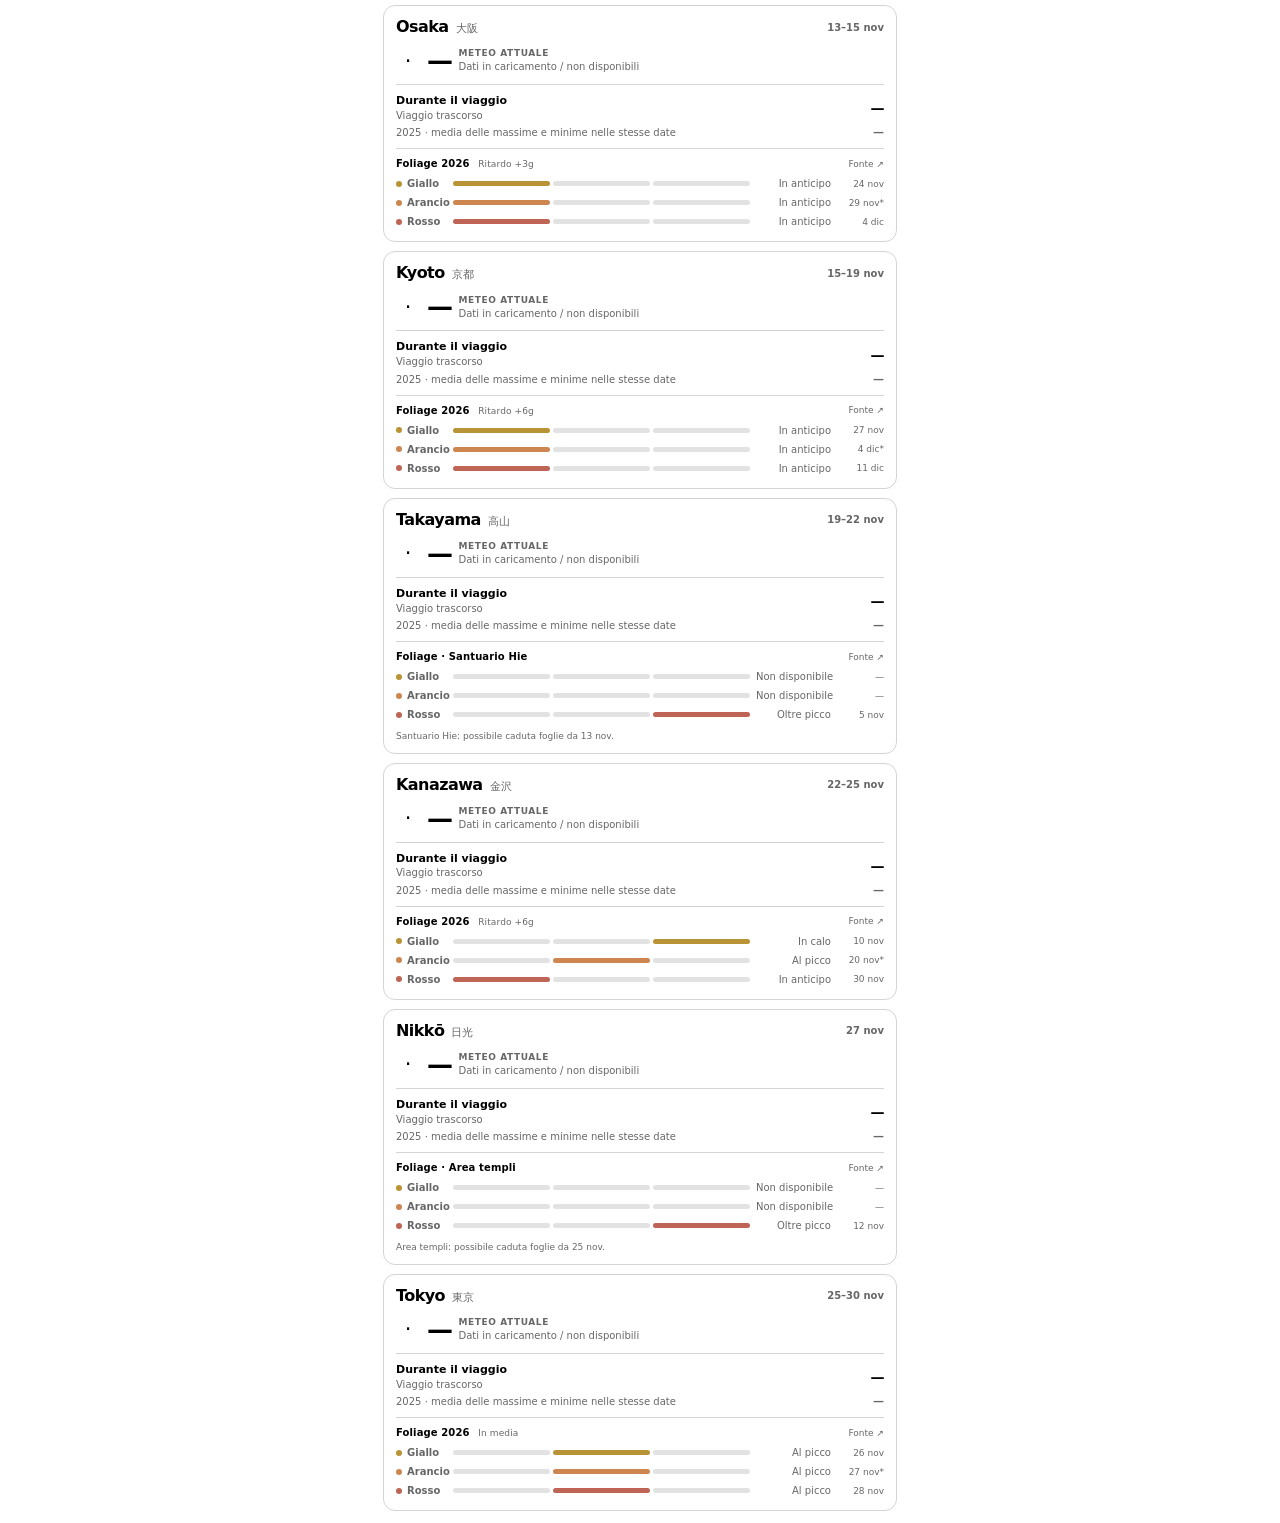
==== customs/japan-weather-foliage/index.html @ 2e4275e1 "Organize Japan widget under customs" ====
<!doctype html>
<html lang="it">
<head>
<meta charset="utf-8">
<meta name="viewport" content="width=device-width, initial-scale=1">
<meta name="color-scheme" content="light dark">
<title>Meteo e foliage · Giappone 2026</title>
<style>
:root{font-family:Inter,ui-sans-serif,system-ui,-apple-system,BlinkMacSystemFont,"Segoe UI",sans-serif;color-scheme:light dark;background:transparent;color:CanvasText;--muted:color-mix(in srgb,CanvasText 60%,transparent);--line:color-mix(in srgb,CanvasText 17%,transparent);--subtle:color-mix(in srgb,CanvasText 6%,transparent);--gold:#b99436;--orange:#cd8650;--red:#be6556}
*,*:before,*:after{box-sizing:border-box}
html,body{margin:0;padding:0;background:transparent!important;min-width:200px}
main{display:flex;flex-direction:column;gap:9px;margin:0 auto;padding:5px 3px 12px;max-width:520px}
.city{border:1px solid var(--line);border-radius:12px;background:transparent;padding:12px 12px 10px;min-width:0}
.head{display:flex;align-items:center;justify-content:space-between;gap:9px}
.place{display:flex;align-items:baseline;gap:7px;min-width:0}
.name{font-size:16px;font-weight:710;letter-spacing:-.035em;line-height:1.1}
.kanji{font-size:11px;color:var(--muted)}
.visit{font-size:10px;font-weight:650;color:var(--muted);white-space:nowrap;font-variant-numeric:tabular-nums}
.nowrow{display:flex;align-items:center;gap:7px;margin:10px 0 8px;min-height:30px}
.icon{font-size:21px;line-height:1;width:24px;text-align:center}
.temp{font-size:26px;line-height:1;font-weight:680;letter-spacing:-.06em;font-variant-numeric:tabular-nums}
.desc{font-size:10px;color:var(--muted);line-height:1.45;flex:1;min-width:0}
.desc b{font-size:9px;display:block;font-weight:600;letter-spacing:.065em;text-transform:uppercase}
.now-extra{font-size:10px;line-height:1.35;text-align:right;color:var(--muted);white-space:nowrap}
.trip{display:grid;grid-template-columns:1fr auto;gap:4px 9px;align-items:center;padding:9px 0;border-top:1px solid var(--line);border-bottom:1px solid var(--line)}
.tripline{font-size:11px;font-weight:650;line-height:1.35}
.tripline small{font-size:10px;color:var(--muted);font-weight:500;display:block}
.triptemps{font-size:14px;letter-spacing:-.03em;font-weight:700;text-align:right;white-space:nowrap;font-variant-numeric:tabular-nums}
.triptemps .low{color:#568ebc}.triptemps .high{color:var(--orange)}
.historic{font-size:10px;color:var(--muted);line-height:1.3}
.historic-num{font-size:11px;color:var(--muted);font-weight:600;text-align:right;white-space:nowrap;font-variant-numeric:tabular-nums}
.fol-head{display:flex;justify-content:space-between;gap:8px;align-items:center;margin-top:9px;margin-bottom:5px}
.fol-title{font-size:10px;font-weight:700;letter-spacing:.012em}.trend{font-size:9px;font-weight:500;color:var(--muted);margin-left:5px;white-space:nowrap}
.fol-head a{font-size:9px;color:var(--muted);text-decoration:none;text-underline-offset:2px}
.fol-head a:hover{text-decoration:underline}
.folrow{display:grid;grid-template-columns:51px 1fr 75px 47px;align-items:center;gap:6px;min-width:0;min-height:19px}
.kind{font-size:10px;color:var(--muted);font-weight:620;display:inline-flex;align-items:center;gap:5px}
.kind-dot{width:6px;height:6px;border-radius:50%;display:inline-block;flex-shrink:0}
.kind-dot.yellow{background:var(--gold)}.kind-dot.orange{background:var(--orange)}.kind-dot.red{background:var(--red)}
.ranges{display:flex;gap:3px;min-width:0;align-items:center}
.seg{height:5px;flex:1;border-radius:8px;background:var(--line);opacity:.66}
.ranges.yellow .seg.on{background:var(--gold);opacity:1}.ranges.orange .seg.on{background:var(--orange);opacity:1}.ranges.red .seg.on{background:var(--red);opacity:1}
.phase{font-size:10px;color:var(--muted);white-space:nowrap;text-align:right}
.date{font-size:9px;color:var(--muted);text-align:right;white-space:nowrap}
.note{font-size:9px;line-height:1.4;color:var(--muted);margin:6px 0 0}
.status-unknown{font-size:10px;color:var(--muted)}
@media(max-width:330px){.city{padding:11px 9px 9px}.folrow{grid-template-columns:48px 1fr 61px 40px;gap:4px}.date{font-size:9px}.phase{font-size:9px}.name{font-size:15px}.kanji{display:none}.now-extra{font-size:9px}.desc{font-size:9px}}
@media(prefers-reduced-motion:no-preference){.city{transition:border-color .2s}.city:hover{border-color:color-mix(in srgb,CanvasText 30%,transparent)}}
</style>
</head>
<body>
<main id="cards" aria-label="Meteo e foliage delle sei tappe in Giappone"></main>
<script>
'use strict';
// Bollettino JMC del 1 ottobre 2026; dati spot Weathernews rilevati il 22 ottobre 2026.
// Ginkgo e aceri: date di colorazione di alberi campione, NON di un'intera città.
// La fase arancione è una convenzione visiva interpolata, non una previsione indipendente.
const FOLIAGE_UPDATED='2026-10-01';
const CITIES=[
 {id:'osaka',name:'Osaka',jp:'大阪',lat:34.6937,lon:135.5023,start:'2026-11-13',end:'2026-11-15',yellow:'2026-11-24',red:'2026-12-04',avgY:'2026-11-22',avgR:'2026-12-01'},
 {id:'kyoto',name:'Kyoto',jp:'京都',lat:35.0116,lon:135.7681,start:'2026-11-15',end:'2026-11-19',yellow:'2026-11-27',red:'2026-12-11',avgY:'2026-11-24',avgR:'2026-12-05'},
 {id:'takayama',name:'Takayama',jp:'高山',lat:36.1461,lon:137.2516,start:'2026-11-19',end:'2026-11-22',spot:'Santuario Hie',spotPeak:'2026-11-05',spotFallen:'2026-11-13',spotUrl:'https://weathernews.jp/koyo/spot/25235/'},
 {id:'kanazawa',name:'Kanazawa',jp:'金沢',lat:36.5613,lon:136.6562,start:'2026-11-22',end:'2026-11-25',yellow:'2026-11-10',red:'2026-11-30',avgY:'2026-11-10',avgR:'2026-11-24'},
 {id:'nikko',name:'Nikkō',jp:'日光',lat:36.756,lon:139.599,start:'2026-11-27',end:'2026-11-27',spot:'Area templi',spotPeak:'2026-11-12',spotFallen:'2026-11-25',spotUrl:'https://weathernews.jp/koyo/spot/24107/'},
 {id:'tokyo',name:'Tokyo',jp:'東京',lat:35.6762,lon:139.6503,start:'2026-11-25',end:'2026-11-30',yellow:'2026-11-26',red:'2026-11-28',avgY:'2026-11-23',avgR:'2026-11-28'}
];
const JMC='https://n-kishou.com/corp/news-contents/autumn/?lang=en';
const root=document.getElementById('cards');
const demo=new URLSearchParams(location.search).has('demo');
const dayMs=86400000;
const toNum=s=>Date.parse(s+'T12:00:00Z');
const days=(a,b)=>Math.round((toNum(a)-toNum(b))/dayMs);
const betweenDates=(start,end)=>{const out=[];for(let x=toNum(start);x<=toNum(end);x+=dayMs)out.push(new Date(x).toISOString().slice(0,10));return out};
const monthDay=d=>d.slice(8,10)+'/'+d.slice(5,7);
const labelDay=d=>new Intl.DateTimeFormat('it-IT',{day:'numeric',month:'short',timeZone:'UTC'}).format(new Date(d+'T12:00:00Z'));
const fmt=n=>Number.isFinite(n)?Math.round(n)+'°':'—';
const delta=(a,b)=>Math.round((toNum(a)-toNum(b))/dayMs);
const nowJP=()=>new Intl.DateTimeFormat('sv-SE',{timeZone:'Asia/Tokyo',year:'numeric',month:'2-digit',day:'2-digit'}).format(new Date()).slice(0,10);
const nowClock=()=>new Intl.DateTimeFormat('it-IT',{timeZone:'Asia/Tokyo',hour:'2-digit',minute:'2-digit'}).format(new Date());
const wxIcon=code=>code==null?'·':code===0?'☀️':code<=2?'🌤️':code===3?'☁️':code<=48?'🌫️':code<=57?'🌦️':code<=67?'🌧️':code<=77?'❄️':code<=82?'🌦️':code<=86?'🌨️':code>=95?'⛈️':'☁️';
const wxText=code=>code==null?'Dati non disponibili':code===0?'Sereno':code<=2?'Poco nuvoloso':code===3?'Nuvoloso':code<=48?'Nebbia':code<=57?'Pioviggine':code<=67?'Pioggia':code<=77?'Neve':code<=82?'Rovesci':code<=86?'Neve':code>=95?'Temporale':'Variabile';
let forecasts=[], history=[];
function dateMid(c){const d=betweenDates(c.start,c.end);return d[Math.floor((d.length-1)/2)];}
function stage(date,target,fallen){if(!target)return {id:-1,text:'Non disponibile'};if(fallen&&date>=fallen)return {id:2,text:'Oltre picco'};const diff=days(date,target);return diff < -4?{id:0,text:'In anticipo'}:diff<=4?{id:1,text:'Al picco'}:{id:2,text:'In calo'};}
function orangeDate(c){if(!c.yellow||!c.red)return null;return new Date(Math.round((toNum(c.yellow)+toNum(c.red))/2)).toISOString().slice(0,10)}
function foliageRow(color,name,date,mid,fallen,avg,derived=false){const st=stage(mid,date,fallen);const title=derived?'Transizione cromatica indicativa, ricavata come punto medio tra le due previsioni JMC. Non è un bollettino autonomo.':date?'Data da bollettino foliage 2026':'Nessun dato specifico per questo colore nella zona';
 
 return `<div class="folrow" title="${title}"><span class="kind"><i class="kind-dot ${color}"></i>${name}</span><span class="ranges ${color}" aria-label="${name}: ${st.text}">${[0,1,2].map(i=>`<i class="seg ${i===st.id?'on':''}"></i>`).join('')}</span><span class="phase">${st.text}</span><span class="date">${date?labelDay(date):'—'}${derived?'*':''}</span></div>`;
}
function foliageHtml(c){const mid=dateMid(c);const src=c.spotUrl||JMC;const trend=c.avgR&&c.red?days(c.red,c.avgR):null;const delay=trend==null?'':trend>0?`<span class="trend" title="Data degli aceri prevista ${trend} giorni dopo la media">Ritardo +${trend}g</span>`:trend<0?`<span class="trend" title="Data degli aceri prevista ${-trend} giorni prima della media">Anticipo ${-trend}g</span>`:`<span class="trend">In media</span>`;const title=c.spot?`Foliage · ${c.spot}`:`Foliage 2026 ${delay}`;let lines='';
 if(c.spot){lines=foliageRow('yellow','Giallo',null,mid)+foliageRow('orange','Arancio',null,mid)+foliageRow('red','Rosso',c.spotPeak,mid,c.spotFallen)+`<div class="note">${c.spot}: possibile caduta foglie da ${labelDay(c.spotFallen)}.</div>`;}
 else{lines=foliageRow('yellow','Giallo',c.yellow,mid,null,c.avgY)+foliageRow('orange','Arancio',orangeDate(c),mid,null,null,true)+foliageRow('red','Rosso',c.red,mid,null,c.avgR)}
 return `<div class="fol-head"><span class="fol-title">${title}</span><a href="${src}" target="_blank" rel="noopener noreferrer" title="Bollettino aggiornato al ${FOLIAGE_UPDATED}">Fonte ↗</a></div>${lines}`;
}
function historicAverages(c,h){const dates=betweenDates(c.start,c.end).map(d=>'2025'+d.slice(4));const idx=(h?.daily?.time||[]).map((v,i)=>dates.includes(v)?i:-1).filter(i=>i!==-1);const hi=idx.map(i=>h.daily.temperature_2m_max[i]).filter(Number.isFinite);const lo=idx.map(i=>h.daily.temperature_2m_min[i]).filter(Number.isFinite);return {hi:hi.length?hi.reduce((a,b)=>a+b,0)/hi.length:null,lo:lo.length?lo.reduce((a,b)=>a+b,0)/lo.length:null};}
function tripAverages(c,w){const dates=betweenDates(c.start,c.end).filter(d=>d>=nowJP());const daily=w?.daily;if(!daily?.time)return {count:0,total:dates.length};const idx=daily.time.map((v,i)=>dates.includes(v)?i:-1).filter(i=>i!==-1);const hi=idx.map(i=>daily.temperature_2m_max[i]).filter(Number.isFinite),lo=idx.map(i=>daily.temperature_2m_min[i]).filter(Number.isFinite);return {count:Math.min(hi.length,lo.length),total:dates.length,hi:hi.length?hi.reduce((a,b)=>a+b,0)/hi.length:null,lo:lo.length?lo.reduce((a,b)=>a+b,0)/lo.length:null};}
function cityHtml(c,i){const w=forecasts[i],h=history[i];const temp=w?.current?.temperature_2m,weather=w?.current?.weather_code;const trip=tripAverages(c,w);const hist=historicAverages(c,h);const dateStr=c.start===c.end?labelDay(c.start):`${Number(c.start.slice(-2))}–${labelDay(c.end)}`;
 const tripLabel=demo?'Dati di anteprima (esempio)':trip.count?`Previsione 2026 · ${trip.count}/${trip.total} gg`:(nowJP()>c.end?'Viaggio trascorso':'Previsione 2026 non disponibile');
 const weatherDetail=demo?'DEMO · dati inventati':w?.current?`${wxText(weather)} · ${nowClock()} JST`:'Dati in caricamento / non disponibili';
 return `<article class="city" id="${c.id}"><div class="head"><span class="place"><span class="name">${c.name}</span><span class="kanji">${c.jp}</span></span><span class="visit">${dateStr}</span></div>
 <div class="nowrow"><span class="icon" aria-hidden="true">${wxIcon(weather)}</span><span class="temp">${fmt(temp)}</span><span class="desc"><b>Meteo attuale</b>${weatherDetail}</span>${w?.current?`<span class="now-extra">Percepita ${fmt(w.current.apparent_temperature)}<br>☂ ${w.current.relative_humidity_2m??'—'}% umid.</span>`:''}</div>
 <div class="trip"><div class="tripline">Durante il viaggio<small>${tripLabel}</small></div><div class="triptemps">${trip.count?`<span class="high">↑ ${fmt(trip.hi)}</span> <span class="low">↓ ${fmt(trip.lo)}</span>`:'—'}</div><div class="historic">2025 · media delle massime e minime nelle stesse date</div><div class="historic-num">${hist.hi==null?'—':`↑ ${fmt(hist.hi)}  ↓ ${fmt(hist.lo)}`}</div></div>
 ${foliageHtml(c)}</article>`;
}
function render(){root.innerHTML=CITIES.map(cityHtml).join('');}
async function getJson(url,timeout=15000){const ctrl=new AbortController();const t=setTimeout(()=>ctrl.abort(),timeout);try{const res=await fetch(url,{signal:ctrl.signal,cache:'no-store'});if(!res.ok)throw Error(`${res.status}`);return await res.json()}finally{clearTimeout(t)}}
function apiUrl(endpoint,params){const u=new URL(endpoint);for(const [k,v] of Object.entries(params))u.searchParams.set(k,String(v));return u.toString()}
async function load(){const loc={latitude:CITIES.map(c=>c.lat).join(','),longitude:CITIES.map(c=>c.lon).join(','),timezone:'Asia/Tokyo'};
 if(demo){forecasts=CITIES.map((c,i)=>({current:{temperature_2m:12+i,apparent_temperature:10+i,relative_humidity_2m:58,weather_code:[2,3,0,61,3,1][i]}}));render();return;}
 const fUrl=apiUrl('https://api.open-meteo.com/v1/forecast',{...loc,current:'temperature_2m,apparent_temperature,relative_humidity_2m,weather_code',daily:'temperature_2m_max,temperature_2m_min',forecast_days:16});
 const hUrl=apiUrl('https://archive-api.open-meteo.com/v1/archive',{...loc,start_date:'2025-11-13',end_date:'2025-11-30',daily:'temperature_2m_max,temperature_2m_min'});
 const jobs=[getJson(fUrl).then(data=>{if(!Array.isArray(data)||data.length!==6)throw Error('Forecast locations');forecasts=data;render()}).catch(e=>console.warn('Meteo Open-Meteo:',e.message)),getJson(hUrl).then(data=>{if(!Array.isArray(data)||data.length!==6)throw Error('Archive locations');history=data;render()}).catch(e=>console.warn('Storico Open-Meteo:',e.message))];
 await Promise.all(jobs);
}
render();load();
// Aggiornamento meteo ogni 30 minuti mentre la pagina resta aperta.
if(!demo)setInterval(()=>{if(!document.hidden)load()},30*60*1000);
</script>
</body>
</html>
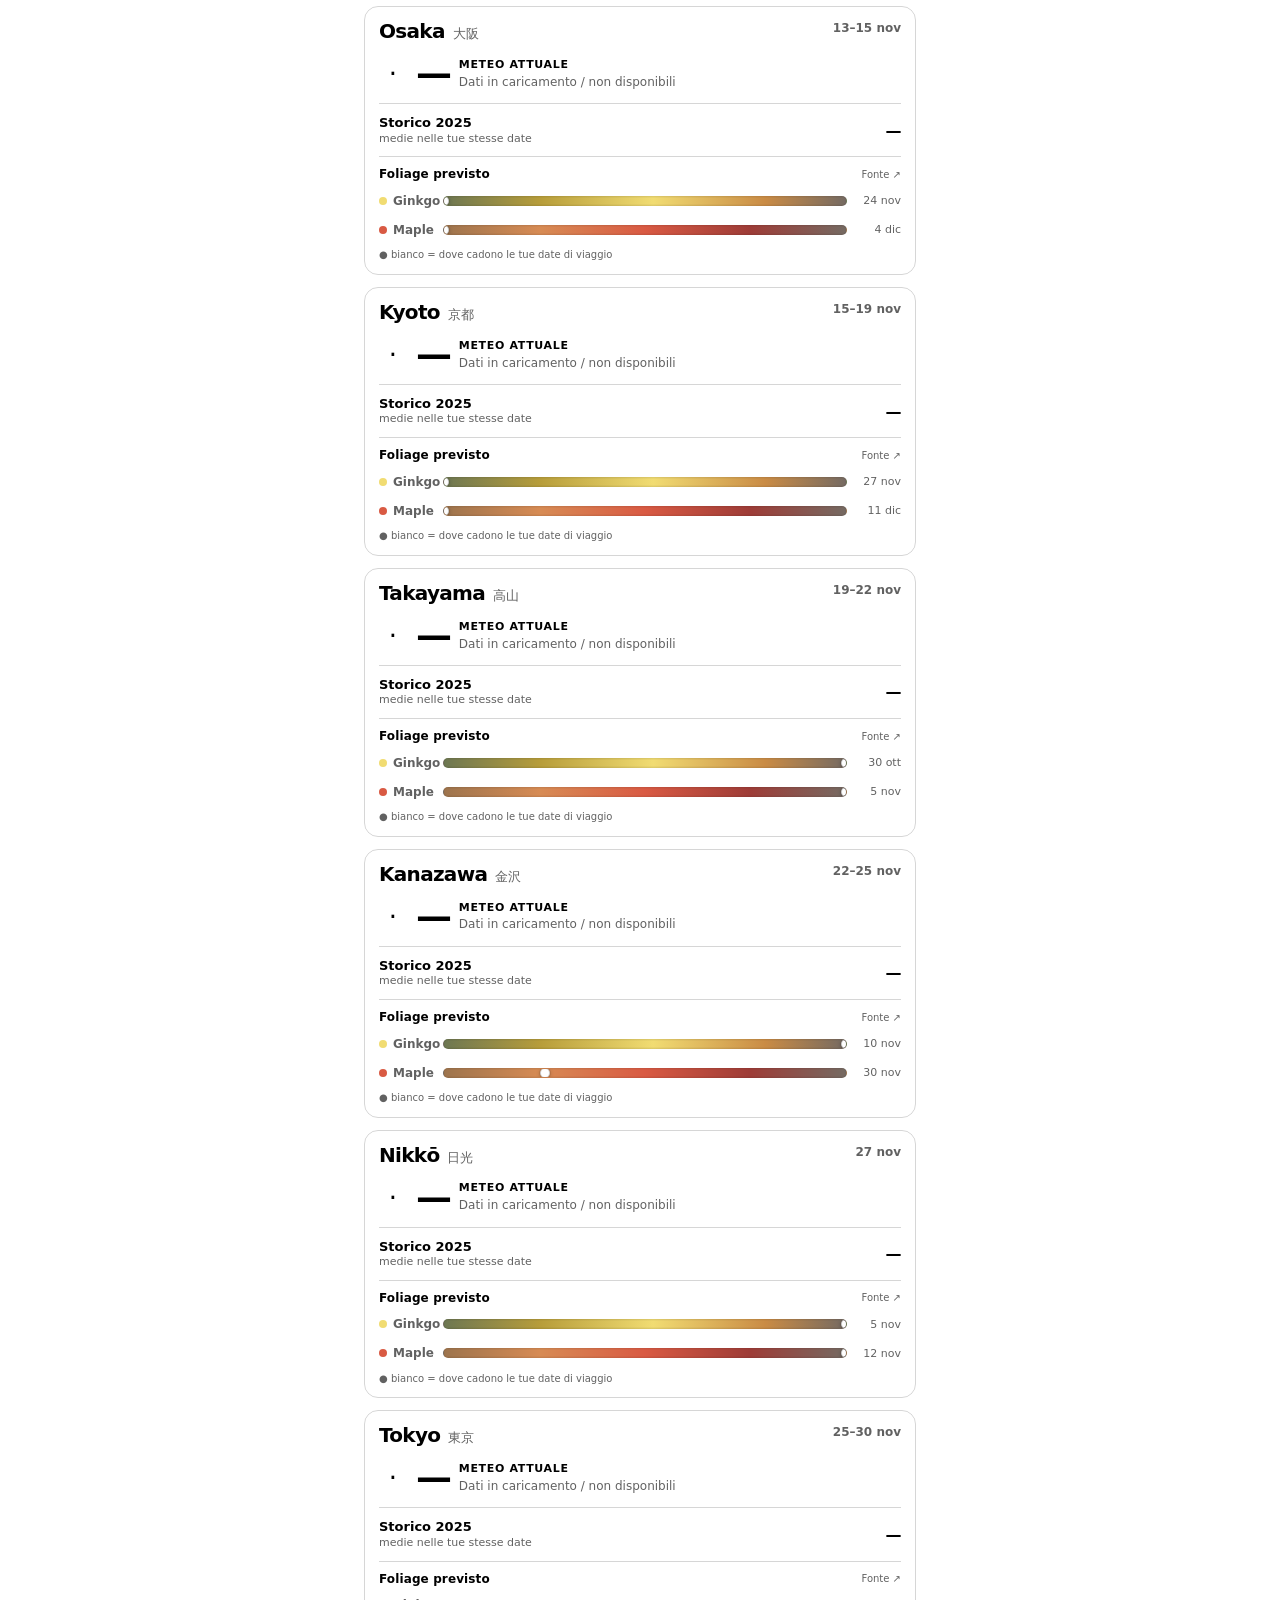
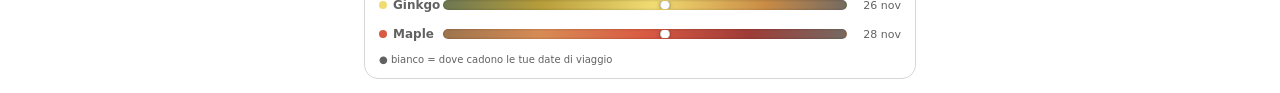
==== commit 4b7b0fb5: "Refine Japan sidebar: larger typography, historic weather and two foliage bars" ====
--- a/customs/japan-weather-foliage/index.html
+++ b/customs/japan-weather-foliage/index.html
@@ -4,116 +4,169 @@
 <meta charset="utf-8">
 <meta name="viewport" content="width=device-width, initial-scale=1">
 <meta name="color-scheme" content="light dark">
-<title>Meteo e foliage · Giappone 2026</title>
+<title>Japan weather and foliage</title>
 <style>
-:root{font-family:Inter,ui-sans-serif,system-ui,-apple-system,BlinkMacSystemFont,"Segoe UI",sans-serif;color-scheme:light dark;background:transparent;color:CanvasText;--muted:color-mix(in srgb,CanvasText 60%,transparent);--line:color-mix(in srgb,CanvasText 17%,transparent);--subtle:color-mix(in srgb,CanvasText 6%,transparent);--gold:#b99436;--orange:#cd8650;--red:#be6556}
+:root{
+  font-family:Inter,ui-sans-serif,system-ui,-apple-system,BlinkMacSystemFont,"Segoe UI",sans-serif;
+  color-scheme:light dark;
+  background:transparent;
+  color:CanvasText;
+  --muted:color-mix(in srgb,CanvasText 62%, transparent);
+  --line:color-mix(in srgb,CanvasText 16%, transparent);
+  --subtle:color-mix(in srgb,CanvasText 6%, transparent);
+  --ginkgo-1:#6d7752;
+  --ginkgo-2:#b79d3a;
+  --ginkgo-3:#f1dc72;
+  --ginkgo-4:#c98b45;
+  --maple-1:#9d744d;
+  --maple-2:#d78b54;
+  --maple-3:#d95a43;
+  --maple-4:#9e3c37;
+  --fallen:#756a62;
+}
 *,*:before,*:after{box-sizing:border-box}
-html,body{margin:0;padding:0;background:transparent!important;min-width:200px}
-main{display:flex;flex-direction:column;gap:9px;margin:0 auto;padding:5px 3px 12px;max-width:520px}
-.city{border:1px solid var(--line);border-radius:12px;background:transparent;padding:12px 12px 10px;min-width:0}
-.head{display:flex;align-items:center;justify-content:space-between;gap:9px}
-.place{display:flex;align-items:baseline;gap:7px;min-width:0}
-.name{font-size:16px;font-weight:710;letter-spacing:-.035em;line-height:1.1}
-.kanji{font-size:11px;color:var(--muted)}
-.visit{font-size:10px;font-weight:650;color:var(--muted);white-space:nowrap;font-variant-numeric:tabular-nums}
-.nowrow{display:flex;align-items:center;gap:7px;margin:10px 0 8px;min-height:30px}
-.icon{font-size:21px;line-height:1;width:24px;text-align:center}
-.temp{font-size:26px;line-height:1;font-weight:680;letter-spacing:-.06em;font-variant-numeric:tabular-nums}
-.desc{font-size:10px;color:var(--muted);line-height:1.45;flex:1;min-width:0}
-.desc b{font-size:9px;display:block;font-weight:600;letter-spacing:.065em;text-transform:uppercase}
-.now-extra{font-size:10px;line-height:1.35;text-align:right;color:var(--muted);white-space:nowrap}
-.trip{display:grid;grid-template-columns:1fr auto;gap:4px 9px;align-items:center;padding:9px 0;border-top:1px solid var(--line);border-bottom:1px solid var(--line)}
-.tripline{font-size:11px;font-weight:650;line-height:1.35}
-.tripline small{font-size:10px;color:var(--muted);font-weight:500;display:block}
-.triptemps{font-size:14px;letter-spacing:-.03em;font-weight:700;text-align:right;white-space:nowrap;font-variant-numeric:tabular-nums}
-.triptemps .low{color:#568ebc}.triptemps .high{color:var(--orange)}
-.historic{font-size:10px;color:var(--muted);line-height:1.3}
-.historic-num{font-size:11px;color:var(--muted);font-weight:600;text-align:right;white-space:nowrap;font-variant-numeric:tabular-nums}
-.fol-head{display:flex;justify-content:space-between;gap:8px;align-items:center;margin-top:9px;margin-bottom:5px}
-.fol-title{font-size:10px;font-weight:700;letter-spacing:.012em}.trend{font-size:9px;font-weight:500;color:var(--muted);margin-left:5px;white-space:nowrap}
-.fol-head a{font-size:9px;color:var(--muted);text-decoration:none;text-underline-offset:2px}
+html,body{margin:0;padding:0;background:transparent!important;min-width:240px}
+main{display:flex;flex-direction:column;gap:12px;margin:0 auto;padding:6px 4px 14px;max-width:560px}
+.city{border:1px solid var(--line);border-radius:14px;background:transparent;padding:14px 14px 12px;min-width:0}
+.head{display:flex;align-items:flex-start;justify-content:space-between;gap:10px}
+.place{display:flex;align-items:baseline;gap:8px;min-width:0}
+.name{font-size:20px;font-weight:750;letter-spacing:-.035em;line-height:1.05}
+.kanji{font-size:13px;color:var(--muted)}
+.visit{font-size:12px;font-weight:700;color:var(--muted);white-space:nowrap;font-variant-numeric:tabular-nums;line-height:1.2;text-align:right}
+.nowrow{display:flex;align-items:center;gap:9px;margin:12px 0 10px;min-height:38px}
+.icon{font-size:26px;line-height:1;width:28px;text-align:center;flex:0 0 28px}
+.temp{font-size:36px;line-height:1;font-weight:730;letter-spacing:-.06em;font-variant-numeric:tabular-nums}
+.desc{font-size:12px;color:var(--muted);line-height:1.45;flex:1;min-width:0}
+.desc b{font-size:11px;display:block;font-weight:700;letter-spacing:.06em;text-transform:uppercase;color:CanvasText;margin-bottom:1px}
+.now-extra{font-size:12px;line-height:1.35;text-align:right;color:var(--muted);white-space:nowrap}
+.history{display:grid;grid-template-columns:1fr auto;gap:5px 10px;align-items:center;padding:10px 0;border-top:1px solid var(--line);border-bottom:1px solid var(--line)}
+.history-title{font-size:13px;font-weight:700;line-height:1.35}
+.history-title small{font-size:11px;color:var(--muted);font-weight:500;display:block}
+.history-num{font-size:16px;letter-spacing:-.03em;font-weight:750;text-align:right;white-space:nowrap;font-variant-numeric:tabular-nums}
+.history-num .low{color:#5c92bd}.history-num .high{color:#c77b44}
+.fol-head{display:flex;justify-content:space-between;align-items:center;gap:8px;margin-top:10px;margin-bottom:8px}
+.fol-title{font-size:12px;font-weight:800;letter-spacing:.01em}
+.fol-head a{font-size:10px;color:var(--muted);text-decoration:none;text-underline-offset:2px}
 .fol-head a:hover{text-decoration:underline}
-.folrow{display:grid;grid-template-columns:51px 1fr 75px 47px;align-items:center;gap:6px;min-width:0;min-height:19px}
-.kind{font-size:10px;color:var(--muted);font-weight:620;display:inline-flex;align-items:center;gap:5px}
-.kind-dot{width:6px;height:6px;border-radius:50%;display:inline-block;flex-shrink:0}
-.kind-dot.yellow{background:var(--gold)}.kind-dot.orange{background:var(--orange)}.kind-dot.red{background:var(--red)}
-.ranges{display:flex;gap:3px;min-width:0;align-items:center}
-.seg{height:5px;flex:1;border-radius:8px;background:var(--line);opacity:.66}
-.ranges.yellow .seg.on{background:var(--gold);opacity:1}.ranges.orange .seg.on{background:var(--orange);opacity:1}.ranges.red .seg.on{background:var(--red);opacity:1}
-.phase{font-size:10px;color:var(--muted);white-space:nowrap;text-align:right}
-.date{font-size:9px;color:var(--muted);text-align:right;white-space:nowrap}
-.note{font-size:9px;line-height:1.4;color:var(--muted);margin:6px 0 0}
-.status-unknown{font-size:10px;color:var(--muted)}
-@media(max-width:330px){.city{padding:11px 9px 9px}.folrow{grid-template-columns:48px 1fr 61px 40px;gap:4px}.date{font-size:9px}.phase{font-size:9px}.name{font-size:15px}.kanji{display:none}.now-extra{font-size:9px}.desc{font-size:9px}}
-@media(prefers-reduced-motion:no-preference){.city{transition:border-color .2s}.city:hover{border-color:color-mix(in srgb,CanvasText 30%,transparent)}}
+.folrow{display:grid;grid-template-columns:56px 1fr 46px;align-items:center;gap:8px;min-width:0;min-height:23px}
+.folrow+.folrow{margin-top:6px}
+.kind{font-size:12px;color:var(--muted);font-weight:700;display:inline-flex;align-items:center;gap:6px}
+.kind-dot{width:8px;height:8px;border-radius:50%;display:inline-block;flex-shrink:0}
+.kind-dot.ginkgo{background:var(--ginkgo-3)}
+.kind-dot.maple{background:var(--maple-3)}
+.barwrap{position:relative;height:12px;display:flex;align-items:center}
+.bar{position:relative;width:100%;height:10px;border-radius:999px;overflow:hidden;border:1px solid color-mix(in srgb,CanvasText 8%, transparent);box-shadow:inset 0 0 0 1px color-mix(in srgb,CanvasText 3%, transparent)}
+.bar.ginkgo{background:linear-gradient(90deg,var(--ginkgo-1) 0%,var(--ginkgo-2) 24%,var(--ginkgo-3) 52%,var(--ginkgo-4) 80%,var(--fallen) 100%)}
+.bar.maple{background:linear-gradient(90deg,var(--maple-1) 0%,var(--maple-2) 24%,var(--maple-3) 50%,var(--maple-4) 76%,var(--fallen) 100%)}
+.dot{position:absolute;top:50%;transform:translate(-50%,-50%);width:10px;height:10px;border-radius:50%;background:#fff;border:1px solid rgba(0,0,0,.18);box-shadow:0 0 0 1px rgba(0,0,0,.08), 0 1px 4px rgba(0,0,0,.26)}
+.fol-date{font-size:11px;color:var(--muted);text-align:right;white-space:nowrap;font-variant-numeric:tabular-nums}
+.fol-meta{font-size:10px;color:var(--muted);margin-top:7px;line-height:1.35}
+.status-unknown{font-size:12px;color:var(--muted)}
+@media(max-width:340px){
+  .city{padding:12px 11px 11px}
+  .name{font-size:18px}
+  .temp{font-size:32px}
+  .visit,.desc,.now-extra,.history-title{font-size:11px}
+  .history-num{font-size:15px}
+  .folrow{grid-template-columns:52px 1fr 40px;gap:6px}
+  .kanji{display:none}
+}
+@media(prefers-reduced-motion:no-preference){.city{transition:border-color .2s}.city:hover{border-color:color-mix(in srgb,CanvasText 28%, transparent)}}
 </style>
 </head>
 <body>
 <main id="cards" aria-label="Meteo e foliage delle sei tappe in Giappone"></main>
 <script>
 'use strict';
-// Bollettino JMC del 1 ottobre 2026; dati spot Weathernews rilevati il 22 ottobre 2026.
-// Ginkgo e aceri: date di colorazione di alberi campione, NON di un'intera città.
-// La fase arancione è una convenzione visiva interpolata, non una previsione indipendente.
 const FOLIAGE_UPDATED='2026-10-01';
 const CITIES=[
- {id:'osaka',name:'Osaka',jp:'大阪',lat:34.6937,lon:135.5023,start:'2026-11-13',end:'2026-11-15',yellow:'2026-11-24',red:'2026-12-04',avgY:'2026-11-22',avgR:'2026-12-01'},
- {id:'kyoto',name:'Kyoto',jp:'京都',lat:35.0116,lon:135.7681,start:'2026-11-15',end:'2026-11-19',yellow:'2026-11-27',red:'2026-12-11',avgY:'2026-11-24',avgR:'2026-12-05'},
- {id:'takayama',name:'Takayama',jp:'高山',lat:36.1461,lon:137.2516,start:'2026-11-19',end:'2026-11-22',spot:'Santuario Hie',spotPeak:'2026-11-05',spotFallen:'2026-11-13',spotUrl:'https://weathernews.jp/koyo/spot/25235/'},
- {id:'kanazawa',name:'Kanazawa',jp:'金沢',lat:36.5613,lon:136.6562,start:'2026-11-22',end:'2026-11-25',yellow:'2026-11-10',red:'2026-11-30',avgY:'2026-11-10',avgR:'2026-11-24'},
- {id:'nikko',name:'Nikkō',jp:'日光',lat:36.756,lon:139.599,start:'2026-11-27',end:'2026-11-27',spot:'Area templi',spotPeak:'2026-11-12',spotFallen:'2026-11-25',spotUrl:'https://weathernews.jp/koyo/spot/24107/'},
- {id:'tokyo',name:'Tokyo',jp:'東京',lat:35.6762,lon:139.6503,start:'2026-11-25',end:'2026-11-30',yellow:'2026-11-26',red:'2026-11-28',avgY:'2026-11-23',avgR:'2026-11-28'}
+ {id:'osaka',name:'Osaka',jp:'大阪',lat:34.6937,lon:135.5023,start:'2026-11-13',end:'2026-11-15',ginkgoPeak:'2026-11-24',maplePeak:'2026-12-04',ginkgoAvg:'2026-11-22',mapleAvg:'2026-12-01'},
+ {id:'kyoto',name:'Kyoto',jp:'京都',lat:35.0116,lon:135.7681,start:'2026-11-15',end:'2026-11-19',ginkgoPeak:'2026-11-27',maplePeak:'2026-12-11',ginkgoAvg:'2026-11-24',mapleAvg:'2026-12-05'},
+ {id:'takayama',name:'Takayama',jp:'高山',lat:36.1461,lon:137.2516,start:'2026-11-19',end:'2026-11-22',ginkgoPeak:'2026-10-30',maplePeak:'2026-11-05',mapleFallen:'2026-11-13',sourceLabel:'Santuario Hie',sourceUrl:'https://weathernews.jp/koyo/spot/25235/'},
+ {id:'kanazawa',name:'Kanazawa',jp:'金沢',lat:36.5613,lon:136.6562,start:'2026-11-22',end:'2026-11-25',ginkgoPeak:'2026-11-10',maplePeak:'2026-11-30',ginkgoAvg:'2026-11-10',mapleAvg:'2026-11-24'},
+ {id:'nikko',name:'Nikkō',jp:'日光',lat:36.756,lon:139.599,start:'2026-11-27',end:'2026-11-27',ginkgoPeak:'2026-11-05',maplePeak:'2026-11-12',mapleFallen:'2026-11-25',sourceLabel:'Area templi',sourceUrl:'https://weathernews.jp/koyo/spot/24107/'},
+ {id:'tokyo',name:'Tokyo',jp:'東京',lat:35.6762,lon:139.6503,start:'2026-11-25',end:'2026-11-30',ginkgoPeak:'2026-11-26',maplePeak:'2026-11-28',ginkgoAvg:'2026-11-23',mapleAvg:'2026-11-28'}
 ];
 const JMC='https://n-kishou.com/corp/news-contents/autumn/?lang=en';
 const root=document.getElementById('cards');
 const demo=new URLSearchParams(location.search).has('demo');
 const dayMs=86400000;
 const toNum=s=>Date.parse(s+'T12:00:00Z');
-const days=(a,b)=>Math.round((toNum(a)-toNum(b))/dayMs);
+const fromNum=n=>new Date(n).toISOString().slice(0,10);
+const addDays=(d,n)=>fromNum(toNum(d)+n*dayMs);
 const betweenDates=(start,end)=>{const out=[];for(let x=toNum(start);x<=toNum(end);x+=dayMs)out.push(new Date(x).toISOString().slice(0,10));return out};
-const monthDay=d=>d.slice(8,10)+'/'+d.slice(5,7);
 const labelDay=d=>new Intl.DateTimeFormat('it-IT',{day:'numeric',month:'short',timeZone:'UTC'}).format(new Date(d+'T12:00:00Z'));
 const fmt=n=>Number.isFinite(n)?Math.round(n)+'°':'—';
-const delta=(a,b)=>Math.round((toNum(a)-toNum(b))/dayMs);
 const nowJP=()=>new Intl.DateTimeFormat('sv-SE',{timeZone:'Asia/Tokyo',year:'numeric',month:'2-digit',day:'2-digit'}).format(new Date()).slice(0,10);
 const nowClock=()=>new Intl.DateTimeFormat('it-IT',{timeZone:'Asia/Tokyo',hour:'2-digit',minute:'2-digit'}).format(new Date());
 const wxIcon=code=>code==null?'·':code===0?'☀️':code<=2?'🌤️':code===3?'☁️':code<=48?'🌫️':code<=57?'🌦️':code<=67?'🌧️':code<=77?'❄️':code<=82?'🌦️':code<=86?'🌨️':code>=95?'⛈️':'☁️';
 const wxText=code=>code==null?'Dati non disponibili':code===0?'Sereno':code<=2?'Poco nuvoloso':code===3?'Nuvoloso':code<=48?'Nebbia':code<=57?'Pioviggine':code<=67?'Pioggia':code<=77?'Neve':code<=82?'Rovesci':code<=86?'Neve':code>=95?'Temporale':'Variabile';
 let forecasts=[], history=[];
 function dateMid(c){const d=betweenDates(c.start,c.end);return d[Math.floor((d.length-1)/2)];}
-function stage(date,target,fallen){if(!target)return {id:-1,text:'Non disponibile'};if(fallen&&date>=fallen)return {id:2,text:'Oltre picco'};const diff=days(date,target);return diff < -4?{id:0,text:'In anticipo'}:diff<=4?{id:1,text:'Al picco'}:{id:2,text:'In calo'};}
-function orangeDate(c){if(!c.yellow||!c.red)return null;return new Date(Math.round((toNum(c.yellow)+toNum(c.red))/2)).toISOString().slice(0,10)}
-function foliageRow(color,name,date,mid,fallen,avg,derived=false){const st=stage(mid,date,fallen);const title=derived?'Transizione cromatica indicativa, ricavata come punto medio tra le due previsioni JMC. Non è un bollettino autonomo.':date?'Data da bollettino foliage 2026':'Nessun dato specifico per questo colore nella zona';
- 
- return `<div class="folrow" title="${title}"><span class="kind"><i class="kind-dot ${color}"></i>${name}</span><span class="ranges ${color}" aria-label="${name}: ${st.text}">${[0,1,2].map(i=>`<i class="seg ${i===st.id?'on':''}"></i>`).join('')}</span><span class="phase">${st.text}</span><span class="date">${date?labelDay(date):'—'}${derived?'*':''}</span></div>`;
+function barModel(type,c){
+  if(type==='ginkgo'){
+    const peak=c.ginkgoPeak;
+    const start=addDays(peak,-10);
+    const end=c.ginkgoFallen||addDays(peak,10);
+    return {peak,start,end,date:peak};
+  }
+  const peak=c.maplePeak;
+  const start=addDays(peak,-12);
+  const end=c.mapleFallen||addDays(peak,8);
+  return {peak,start,end,date:peak};
 }
-function foliageHtml(c){const mid=dateMid(c);const src=c.spotUrl||JMC;const trend=c.avgR&&c.red?days(c.red,c.avgR):null;const delay=trend==null?'':trend>0?`<span class="trend" title="Data degli aceri prevista ${trend} giorni dopo la media">Ritardo +${trend}g</span>`:trend<0?`<span class="trend" title="Data degli aceri prevista ${-trend} giorni prima della media">Anticipo ${-trend}g</span>`:`<span class="trend">In media</span>`;const title=c.spot?`Foliage · ${c.spot}`:`Foliage 2026 ${delay}`;let lines='';
- if(c.spot){lines=foliageRow('yellow','Giallo',null,mid)+foliageRow('orange','Arancio',null,mid)+foliageRow('red','Rosso',c.spotPeak,mid,c.spotFallen)+`<div class="note">${c.spot}: possibile caduta foglie da ${labelDay(c.spotFallen)}.</div>`;}
- else{lines=foliageRow('yellow','Giallo',c.yellow,mid,null,c.avgY)+foliageRow('orange','Arancio',orangeDate(c),mid,null,null,true)+foliageRow('red','Rosso',c.red,mid,null,c.avgR)}
- return `<div class="fol-head"><span class="fol-title">${title}</span><a href="${src}" target="_blank" rel="noopener noreferrer" title="Bollettino aggiornato al ${FOLIAGE_UPDATED}">Fonte ↗</a></div>${lines}`;
+function dotLeft(model,tripDate){
+  const a=toNum(model.start), b=toNum(model.end), x=toNum(tripDate);
+  const p=((x-a)/(b-a))*100;
+  return Math.max(0,Math.min(100,p));
 }
-function historicAverages(c,h){const dates=betweenDates(c.start,c.end).map(d=>'2025'+d.slice(4));const idx=(h?.daily?.time||[]).map((v,i)=>dates.includes(v)?i:-1).filter(i=>i!==-1);const hi=idx.map(i=>h.daily.temperature_2m_max[i]).filter(Number.isFinite);const lo=idx.map(i=>h.daily.temperature_2m_min[i]).filter(Number.isFinite);return {hi:hi.length?hi.reduce((a,b)=>a+b,0)/hi.length:null,lo:lo.length?lo.reduce((a,b)=>a+b,0)/lo.length:null};}
-function tripAverages(c,w){const dates=betweenDates(c.start,c.end).filter(d=>d>=nowJP());const daily=w?.daily;if(!daily?.time)return {count:0,total:dates.length};const idx=daily.time.map((v,i)=>dates.includes(v)?i:-1).filter(i=>i!==-1);const hi=idx.map(i=>daily.temperature_2m_max[i]).filter(Number.isFinite),lo=idx.map(i=>daily.temperature_2m_min[i]).filter(Number.isFinite);return {count:Math.min(hi.length,lo.length),total:dates.length,hi:hi.length?hi.reduce((a,b)=>a+b,0)/hi.length:null,lo:lo.length?lo.reduce((a,b)=>a+b,0)/lo.length:null};}
-function cityHtml(c,i){const w=forecasts[i],h=history[i];const temp=w?.current?.temperature_2m,weather=w?.current?.weather_code;const trip=tripAverages(c,w);const hist=historicAverages(c,h);const dateStr=c.start===c.end?labelDay(c.start):`${Number(c.start.slice(-2))}–${labelDay(c.end)}`;
- const tripLabel=demo?'Dati di anteprima (esempio)':trip.count?`Previsione 2026 · ${trip.count}/${trip.total} gg`:(nowJP()>c.end?'Viaggio trascorso':'Previsione 2026 non disponibile');
- const weatherDetail=demo?'DEMO · dati inventati':w?.current?`${wxText(weather)} · ${nowClock()} JST`:'Dati in caricamento / non disponibili';
- return `<article class="city" id="${c.id}"><div class="head"><span class="place"><span class="name">${c.name}</span><span class="kanji">${c.jp}</span></span><span class="visit">${dateStr}</span></div>
- <div class="nowrow"><span class="icon" aria-hidden="true">${wxIcon(weather)}</span><span class="temp">${fmt(temp)}</span><span class="desc"><b>Meteo attuale</b>${weatherDetail}</span>${w?.current?`<span class="now-extra">Percepita ${fmt(w.current.apparent_temperature)}<br>☂ ${w.current.relative_humidity_2m??'—'}% umid.</span>`:''}</div>
- <div class="trip"><div class="tripline">Durante il viaggio<small>${tripLabel}</small></div><div class="triptemps">${trip.count?`<span class="high">↑ ${fmt(trip.hi)}</span> <span class="low">↓ ${fmt(trip.lo)}</span>`:'—'}</div><div class="historic">2025 · media delle massime e minime nelle stesse date</div><div class="historic-num">${hist.hi==null?'—':`↑ ${fmt(hist.hi)}  ↓ ${fmt(hist.lo)}`}</div></div>
- ${foliageHtml(c)}</article>`;
+function foliageSource(c){return c.sourceUrl||JMC}
+function foliageBar(type,c){
+  const model=barModel(type,c);
+  const left=dotLeft(model,dateMid(c));
+  const name=type==='ginkgo'?'Ginkgo':'Maple';
+  const cls=type;
+  const peakLabel=labelDay(model.date);
+  return `<div class="folrow"><span class="kind"><i class="kind-dot ${cls}"></i>${name}</span><div class="barwrap"><div class="bar ${cls}"><span class="dot" style="left:${left}%"></span></div></div><span class="fol-date">${peakLabel}</span></div>`;
+}
+function foliageHtml(c){
+  const source=foliageSource(c);
+  const meta=c.sourceLabel?`${c.sourceLabel} · aggiornato ${labelDay(FOLIAGE_UPDATED)}`:`Aggiornato ${labelDay(FOLIAGE_UPDATED)}`;
+  return `<div class="fol-head"><span class="fol-title">Foliage previsto</span><a href="${source}" target="_blank" rel="noopener noreferrer">Fonte ↗</a></div>${foliageBar('ginkgo',c)}${foliageBar('maple',c)}<div class="fol-meta">● bianco = dove cadono le tue date di viaggio</div>`;
+}
+function historicAverages(c,h){
+  const dates=betweenDates(c.start,c.end).map(d=>'2025'+d.slice(4));
+  const idx=(h?.daily?.time||[]).map((v,i)=>dates.includes(v)?i:-1).filter(i=>i!==-1);
+  const hi=idx.map(i=>h.daily.temperature_2m_max[i]).filter(Number.isFinite);
+  const lo=idx.map(i=>h.daily.temperature_2m_min[i]).filter(Number.isFinite);
+  return {hi:hi.length?hi.reduce((a,b)=>a+b,0)/hi.length:null,lo:lo.length?lo.reduce((a,b)=>a+b,0)/lo.length:null};
+}
+function cityHtml(c,i){
+  const w=forecasts[i], h=history[i];
+  const temp=w?.current?.temperature_2m, weather=w?.current?.weather_code;
+  const hist=historicAverages(c,h);
+  const dateStr=c.start===c.end?labelDay(c.start):`${Number(c.start.slice(-2))}–${labelDay(c.end)}`;
+  const weatherDetail=demo?'DEMO · dati inventati':w?.current?`${wxText(weather)} · ${nowClock()} JST`:'Dati in caricamento / non disponibili';
+  return `<article class="city" id="${c.id}"><div class="head"><span class="place"><span class="name">${c.name}</span><span class="kanji">${c.jp}</span></span><span class="visit">${dateStr}</span></div>
+  <div class="nowrow"><span class="icon" aria-hidden="true">${wxIcon(weather)}</span><span class="temp">${fmt(temp)}</span><span class="desc"><b>Meteo attuale</b>${weatherDetail}</span>${w?.current?`<span class="now-extra">Percepita ${fmt(w.current.apparent_temperature)}<br>Umidità ${w.current.relative_humidity_2m??'—'}%</span>`:''}</div>
+  <div class="history"><div class="history-title">Storico 2025<small>medie nelle tue stesse date</small></div><div class="history-num">${hist.hi==null?'—':`<span class="high">↑ ${fmt(hist.hi)}</span> <span class="low">↓ ${fmt(hist.lo)}</span>`}</div></div>
+  ${foliageHtml(c)}</article>`;
 }
 function render(){root.innerHTML=CITIES.map(cityHtml).join('');}
 async function getJson(url,timeout=15000){const ctrl=new AbortController();const t=setTimeout(()=>ctrl.abort(),timeout);try{const res=await fetch(url,{signal:ctrl.signal,cache:'no-store'});if(!res.ok)throw Error(`${res.status}`);return await res.json()}finally{clearTimeout(t)}}
 function apiUrl(endpoint,params){const u=new URL(endpoint);for(const [k,v] of Object.entries(params))u.searchParams.set(k,String(v));return u.toString()}
-async function load(){const loc={latitude:CITIES.map(c=>c.lat).join(','),longitude:CITIES.map(c=>c.lon).join(','),timezone:'Asia/Tokyo'};
- if(demo){forecasts=CITIES.map((c,i)=>({current:{temperature_2m:12+i,apparent_temperature:10+i,relative_humidity_2m:58,weather_code:[2,3,0,61,3,1][i]}}));render();return;}
- const fUrl=apiUrl('https://api.open-meteo.com/v1/forecast',{...loc,current:'temperature_2m,apparent_temperature,relative_humidity_2m,weather_code',daily:'temperature_2m_max,temperature_2m_min',forecast_days:16});
- const hUrl=apiUrl('https://archive-api.open-meteo.com/v1/archive',{...loc,start_date:'2025-11-13',end_date:'2025-11-30',daily:'temperature_2m_max,temperature_2m_min'});
- const jobs=[getJson(fUrl).then(data=>{if(!Array.isArray(data)||data.length!==6)throw Error('Forecast locations');forecasts=data;render()}).catch(e=>console.warn('Meteo Open-Meteo:',e.message)),getJson(hUrl).then(data=>{if(!Array.isArray(data)||data.length!==6)throw Error('Archive locations');history=data;render()}).catch(e=>console.warn('Storico Open-Meteo:',e.message))];
- await Promise.all(jobs);
+async function load(){
+  const loc={latitude:CITIES.map(c=>c.lat).join(','),longitude:CITIES.map(c=>c.lon).join(','),timezone:'Asia/Tokyo'};
+  if(demo){forecasts=CITIES.map((c,i)=>({current:{temperature_2m:12+i,apparent_temperature:10+i,relative_humidity_2m:58,weather_code:[2,3,0,61,3,1][i]}}));render();return;}
+  const fUrl=apiUrl('https://api.open-meteo.com/v1/forecast',{...loc,current:'temperature_2m,apparent_temperature,relative_humidity_2m,weather_code'});
+  const hUrl=apiUrl('https://archive-api.open-meteo.com/v1/archive',{...loc,start_date:'2025-11-13',end_date:'2025-11-30',daily:'temperature_2m_max,temperature_2m_min'});
+  const jobs=[
+    getJson(fUrl).then(data=>{if(!Array.isArray(data)||data.length!==6)throw Error('Forecast locations');forecasts=data;render()}).catch(e=>console.warn('Meteo Open-Meteo:',e.message)),
+    getJson(hUrl).then(data=>{if(!Array.isArray(data)||data.length!==6)throw Error('Archive locations');history=data;render()}).catch(e=>console.warn('Storico Open-Meteo:',e.message))
+  ];
+  await Promise.all(jobs);
 }
 render();load();
-// Aggiornamento meteo ogni 30 minuti mentre la pagina resta aperta.
 if(!demo)setInterval(()=>{if(!document.hidden)load()},30*60*1000);
 </script>
 </body>
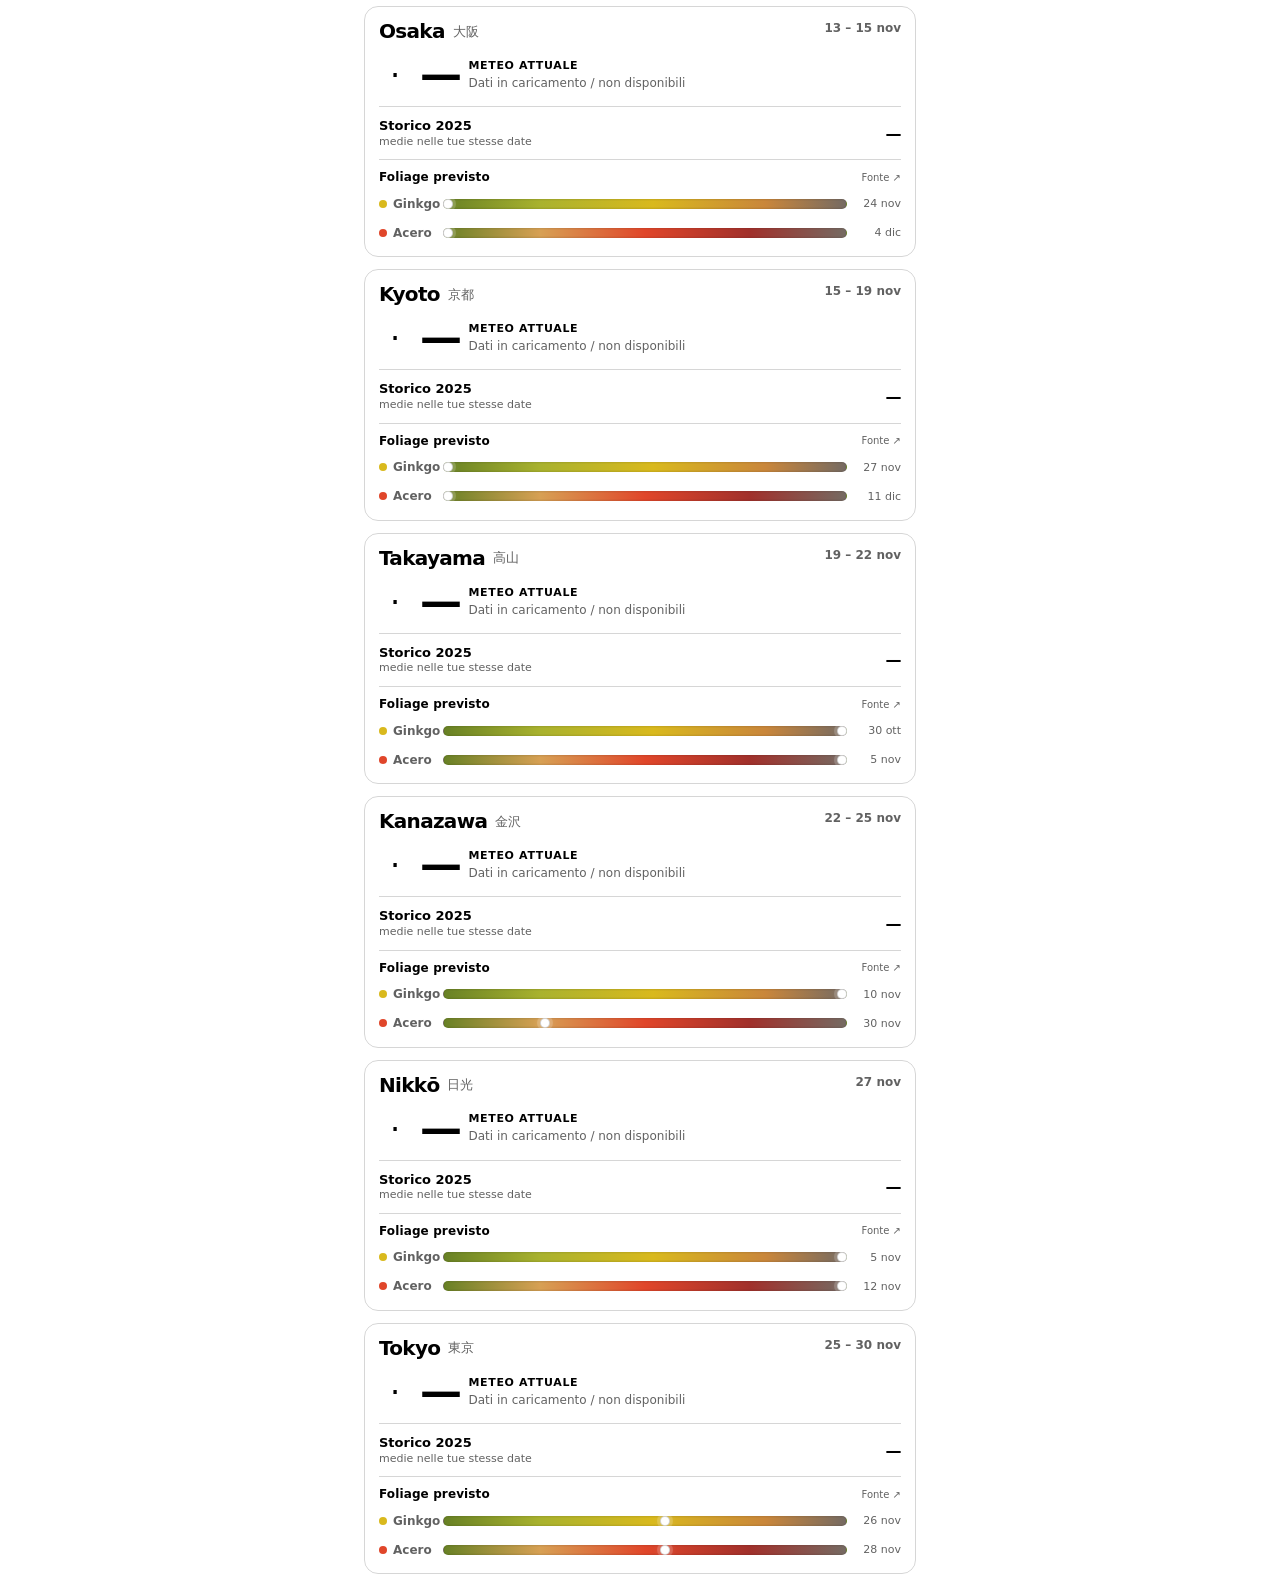
==== commit fcf210b0: "Polish Japan widget typography, dates, weather stats and foliage gradients" ====
--- a/customs/japan-weather-foliage/index.html
+++ b/customs/japan-weather-foliage/index.html
@@ -14,14 +14,14 @@
   --muted:color-mix(in srgb,CanvasText 62%, transparent);
   --line:color-mix(in srgb,CanvasText 16%, transparent);
   --subtle:color-mix(in srgb,CanvasText 6%, transparent);
-  --ginkgo-1:#6d7752;
-  --ginkgo-2:#b79d3a;
-  --ginkgo-3:#f1dc72;
-  --ginkgo-4:#c98b45;
-  --maple-1:#9d744d;
-  --maple-2:#d78b54;
-  --maple-3:#d95a43;
-  --maple-4:#9e3c37;
+  --ginkgo-1:#688125;
+  --ginkgo-2:#a9b22e;
+  --ginkgo-3:#d9b91d;
+  --ginkgo-4:#c9863b;
+  --maple-1:#688125;
+  --maple-2:#d7a054;
+  --maple-3:#e0462a;
+  --maple-4:#a1302b;
   --fallen:#756a62;
 }
 *,*:before,*:after{box-sizing:border-box}
@@ -29,16 +29,19 @@
 main{display:flex;flex-direction:column;gap:12px;margin:0 auto;padding:6px 4px 14px;max-width:560px}
 .city{border:1px solid var(--line);border-radius:14px;background:transparent;padding:14px 14px 12px;min-width:0}
 .head{display:flex;align-items:flex-start;justify-content:space-between;gap:10px}
-.place{display:flex;align-items:baseline;gap:8px;min-width:0}
+.place{display:flex;align-items:center;gap:8px;min-width:0}
 .name{font-size:20px;font-weight:750;letter-spacing:-.035em;line-height:1.05}
 .kanji{font-size:13px;color:var(--muted)}
 .visit{font-size:12px;font-weight:700;color:var(--muted);white-space:nowrap;font-variant-numeric:tabular-nums;line-height:1.2;text-align:right}
 .nowrow{display:flex;align-items:center;gap:9px;margin:12px 0 10px;min-height:38px}
-.icon{font-size:26px;line-height:1;width:28px;text-align:center;flex:0 0 28px}
-.temp{font-size:36px;line-height:1;font-weight:730;letter-spacing:-.06em;font-variant-numeric:tabular-nums}
+.icon{font-size:32px;line-height:1;width:32px;text-align:center;flex:0 0 32px}
+.temp{font-size:42px;line-height:1;font-weight:730;letter-spacing:-.06em;font-variant-numeric:tabular-nums}
 .desc{font-size:12px;color:var(--muted);line-height:1.45;flex:1;min-width:0}
 .desc b{font-size:11px;display:block;font-weight:700;letter-spacing:.06em;text-transform:uppercase;color:CanvasText;margin-bottom:1px}
-.now-extra{font-size:12px;line-height:1.35;text-align:right;color:var(--muted);white-space:nowrap}
+.now-extra{display:flex;flex-direction:column;gap:3px;min-width:99px;flex-shrink:0;font-size:11px;line-height:1.3;color:var(--muted);white-space:nowrap}
+.now-extra .stat{display:flex;justify-content:space-between;align-items:baseline;gap:8px}
+.now-extra .stat-label{text-align:left}
+.now-extra .stat-value{text-align:right;font-variant-numeric:tabular-nums}
 .history{display:grid;grid-template-columns:1fr auto;gap:5px 10px;align-items:center;padding:10px 0;border-top:1px solid var(--line);border-bottom:1px solid var(--line)}
 .history-title{font-size:13px;font-weight:700;line-height:1.35}
 .history-title small{font-size:11px;color:var(--muted);font-weight:500;display:block}
@@ -55,18 +58,17 @@
 .kind-dot.ginkgo{background:var(--ginkgo-3)}
 .kind-dot.maple{background:var(--maple-3)}
 .barwrap{position:relative;height:12px;display:flex;align-items:center}
-.bar{position:relative;width:100%;height:10px;border-radius:999px;overflow:hidden;border:1px solid color-mix(in srgb,CanvasText 8%, transparent);box-shadow:inset 0 0 0 1px color-mix(in srgb,CanvasText 3%, transparent)}
+.bar{position:relative;width:100%;height:10px;border-radius:999px;overflow:visible;border:1px solid color-mix(in srgb,CanvasText 8%, transparent);box-shadow:inset 0 0 0 1px color-mix(in srgb,CanvasText 3%, transparent)}
 .bar.ginkgo{background:linear-gradient(90deg,var(--ginkgo-1) 0%,var(--ginkgo-2) 24%,var(--ginkgo-3) 52%,var(--ginkgo-4) 80%,var(--fallen) 100%)}
 .bar.maple{background:linear-gradient(90deg,var(--maple-1) 0%,var(--maple-2) 24%,var(--maple-3) 50%,var(--maple-4) 76%,var(--fallen) 100%)}
-.dot{position:absolute;top:50%;transform:translate(-50%,-50%);width:10px;height:10px;border-radius:50%;background:#fff;border:1px solid rgba(0,0,0,.18);box-shadow:0 0 0 1px rgba(0,0,0,.08), 0 1px 4px rgba(0,0,0,.26)}
+.dot{position:absolute;top:50%;transform:translate(-50%,-50%);width:10px;height:10px;border-radius:50%;background:#fff;border:1px solid rgba(0,0,0,.18);box-shadow:0 0 0 3px rgba(255,255,255,.17),0 0 10px rgba(255,255,255,.20);z-index:2}
 .fol-date{font-size:11px;color:var(--muted);text-align:right;white-space:nowrap;font-variant-numeric:tabular-nums}
-.fol-meta{font-size:10px;color:var(--muted);margin-top:7px;line-height:1.35}
 .status-unknown{font-size:12px;color:var(--muted)}
 @media(max-width:340px){
   .city{padding:12px 11px 11px}
   .name{font-size:18px}
-  .temp{font-size:32px}
-  .visit,.desc,.now-extra,.history-title{font-size:11px}
+  .temp{font-size:42px}
+  .visit,.history-title{font-size:11px}
   .history-num{font-size:15px}
   .folrow{grid-template-columns:52px 1fr 40px;gap:6px}
   .kanji{display:none}
@@ -118,21 +120,20 @@
 function dotLeft(model,tripDate){
   const a=toNum(model.start), b=toNum(model.end), x=toNum(tripDate);
   const p=((x-a)/(b-a))*100;
-  return Math.max(0,Math.min(100,p));
+  return Math.max(1,Math.min(99,p));
 }
 function foliageSource(c){return c.sourceUrl||JMC}
 function foliageBar(type,c){
   const model=barModel(type,c);
   const left=dotLeft(model,dateMid(c));
-  const name=type==='ginkgo'?'Ginkgo':'Maple';
+  const name=type==='ginkgo'?'Ginkgo':'Acero';
   const cls=type;
   const peakLabel=labelDay(model.date);
   return `<div class="folrow"><span class="kind"><i class="kind-dot ${cls}"></i>${name}</span><div class="barwrap"><div class="bar ${cls}"><span class="dot" style="left:${left}%"></span></div></div><span class="fol-date">${peakLabel}</span></div>`;
 }
 function foliageHtml(c){
   const source=foliageSource(c);
-  const meta=c.sourceLabel?`${c.sourceLabel} · aggiornato ${labelDay(FOLIAGE_UPDATED)}`:`Aggiornato ${labelDay(FOLIAGE_UPDATED)}`;
-  return `<div class="fol-head"><span class="fol-title">Foliage previsto</span><a href="${source}" target="_blank" rel="noopener noreferrer">Fonte ↗</a></div>${foliageBar('ginkgo',c)}${foliageBar('maple',c)}<div class="fol-meta">● bianco = dove cadono le tue date di viaggio</div>`;
+  return `<div class="fol-head"><span class="fol-title">Foliage previsto</span><a href="${source}" target="_blank" rel="noopener noreferrer">Fonte ↗</a></div>${foliageBar('ginkgo',c)}${foliageBar('maple',c)}`;
 }
 function historicAverages(c,h){
   const dates=betweenDates(c.start,c.end).map(d=>'2025'+d.slice(4));
@@ -145,10 +146,10 @@
   const w=forecasts[i], h=history[i];
   const temp=w?.current?.temperature_2m, weather=w?.current?.weather_code;
   const hist=historicAverages(c,h);
-  const dateStr=c.start===c.end?labelDay(c.start):`${Number(c.start.slice(-2))}–${labelDay(c.end)}`;
+  const dateStr=c.start===c.end?labelDay(c.start):`${Number(c.start.slice(-2))} – ${labelDay(c.end)}`;
   const weatherDetail=demo?'DEMO · dati inventati':w?.current?`${wxText(weather)} · ${nowClock()} JST`:'Dati in caricamento / non disponibili';
   return `<article class="city" id="${c.id}"><div class="head"><span class="place"><span class="name">${c.name}</span><span class="kanji">${c.jp}</span></span><span class="visit">${dateStr}</span></div>
-  <div class="nowrow"><span class="icon" aria-hidden="true">${wxIcon(weather)}</span><span class="temp">${fmt(temp)}</span><span class="desc"><b>Meteo attuale</b>${weatherDetail}</span>${w?.current?`<span class="now-extra">Percepita ${fmt(w.current.apparent_temperature)}<br>Umidità ${w.current.relative_humidity_2m??'—'}%</span>`:''}</div>
+  <div class="nowrow"><span class="icon" aria-hidden="true">${wxIcon(weather)}</span><span class="temp">${fmt(temp)}</span><span class="desc"><b>Meteo attuale</b>${weatherDetail}</span>${w?.current?`<span class="now-extra"><span class="stat"><span class="stat-label">Percepita</span><span class="stat-value">${fmt(w.current.apparent_temperature)}</span></span><span class="stat"><span class="stat-label">Umidità</span><span class="stat-value">${w.current.relative_humidity_2m??'—'}%</span></span></span>`:''}</div>
   <div class="history"><div class="history-title">Storico 2025<small>medie nelle tue stesse date</small></div><div class="history-num">${hist.hi==null?'—':`<span class="high">↑ ${fmt(hist.hi)}</span> <span class="low">↓ ${fmt(hist.lo)}</span>`}</div></div>
   ${foliageHtml(c)}</article>`;
 }
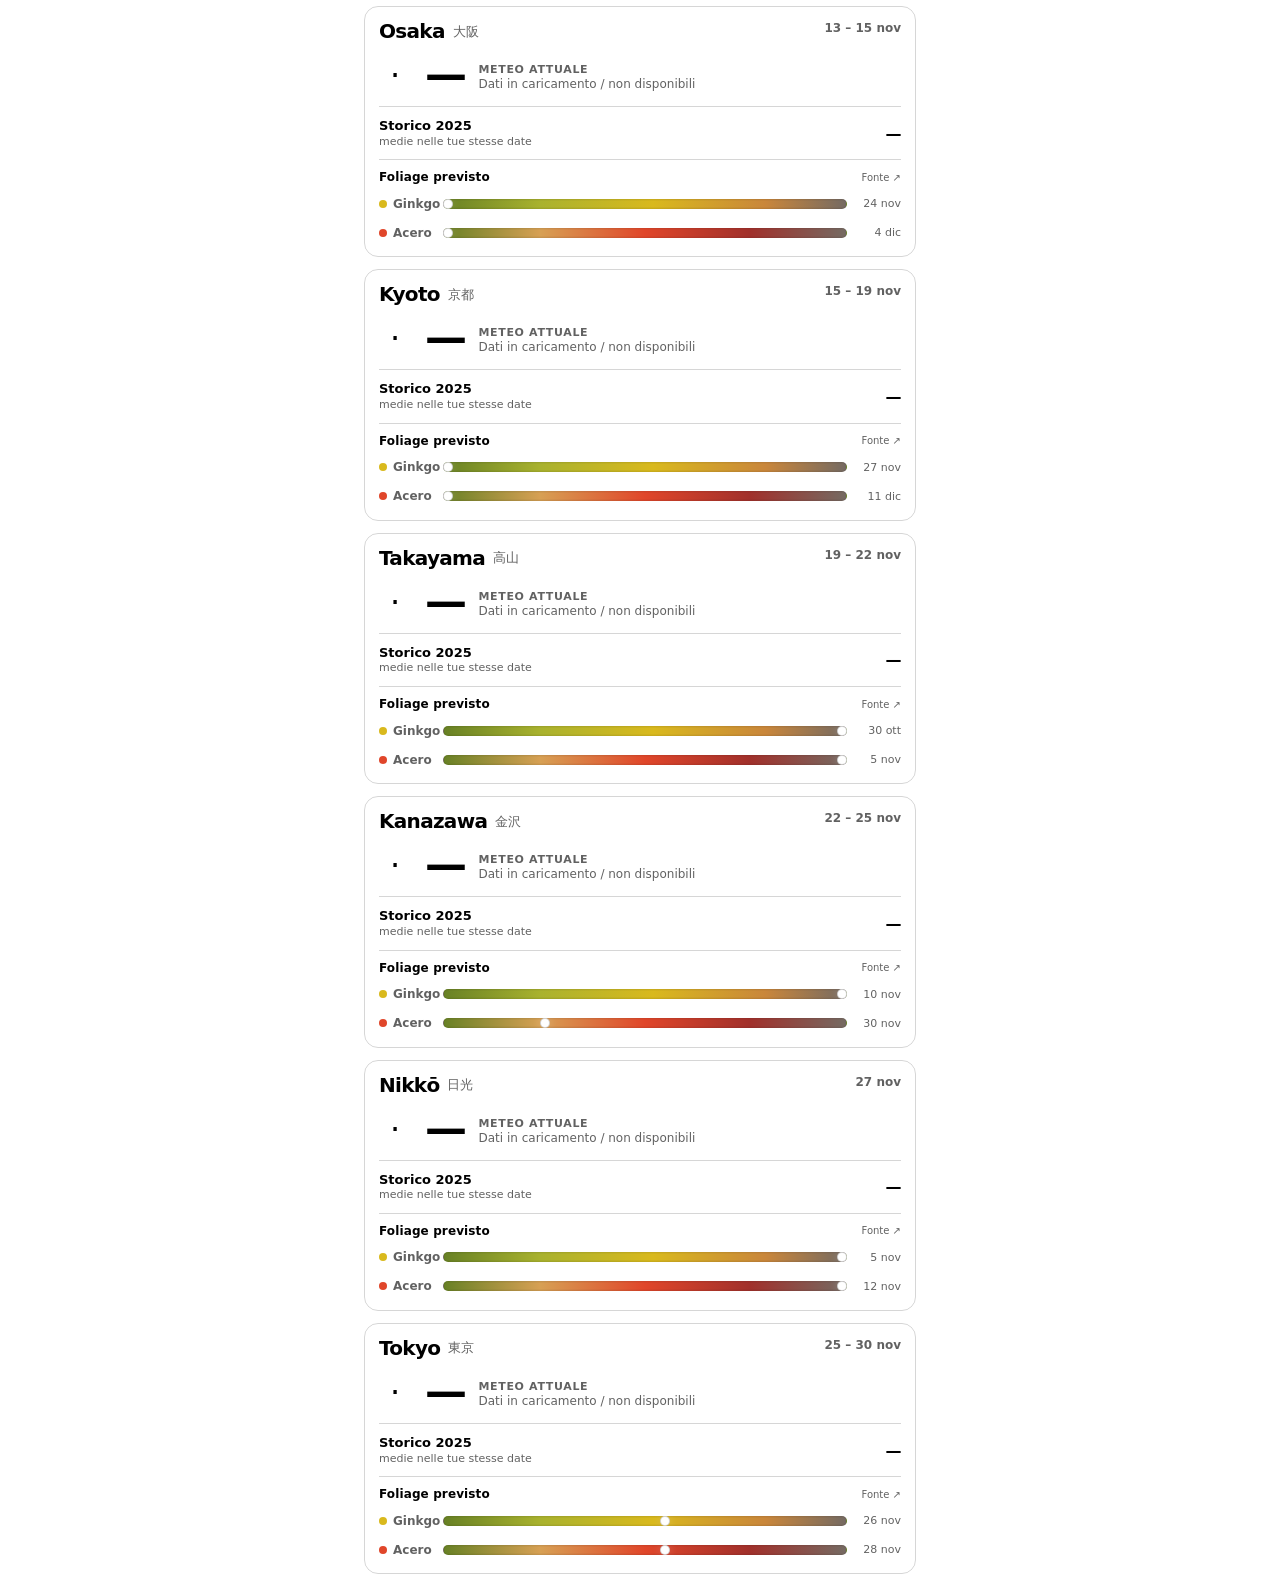
==== commit e5e18dae: "Adjust styles for nowrow and dot elements in japan-wather-foliage widget" ====
--- a/customs/japan-weather-foliage/index.html
+++ b/customs/japan-weather-foliage/index.html
@@ -33,12 +33,12 @@
 .name{font-size:20px;font-weight:750;letter-spacing:-.035em;line-height:1.05}
 .kanji{font-size:13px;color:var(--muted)}
 .visit{font-size:12px;font-weight:700;color:var(--muted);white-space:nowrap;font-variant-numeric:tabular-nums;line-height:1.2;text-align:right}
-.nowrow{display:flex;align-items:center;gap:9px;margin:12px 0 10px;min-height:38px}
+.nowrow{display:flex;align-items:center;gap:14px;margin:12px 0 10px;min-height:38px}
 .icon{font-size:32px;line-height:1;width:32px;text-align:center;flex:0 0 32px}
 .temp{font-size:42px;line-height:1;font-weight:730;letter-spacing:-.06em;font-variant-numeric:tabular-nums}
-.desc{font-size:12px;color:var(--muted);line-height:1.45;flex:1;min-width:0}
-.desc b{font-size:11px;display:block;font-weight:700;letter-spacing:.06em;text-transform:uppercase;color:CanvasText;margin-bottom:1px}
-.now-extra{display:flex;flex-direction:column;gap:3px;min-width:99px;flex-shrink:0;font-size:11px;line-height:1.3;color:var(--muted);white-space:nowrap}
+.desc{font-size:12px;color:var(--muted);flex:1;min-width:0;padding-top: 4px;}
+.desc b{font-size:11px;display:block;font-weight:700;letter-spacing:.06em;text-transform:uppercase;margin-bottom:1px}
+.now-extra{display:flex;flex-direction:column;gap:3px;flex-shrink:0;font-size:11px;line-height:1.3;color:var(--muted);white-space:nowrap}
 .now-extra .stat{display:flex;justify-content:space-between;align-items:baseline;gap:8px}
 .now-extra .stat-label{text-align:left}
 .now-extra .stat-value{text-align:right;font-variant-numeric:tabular-nums}
@@ -61,7 +61,7 @@
 .bar{position:relative;width:100%;height:10px;border-radius:999px;overflow:visible;border:1px solid color-mix(in srgb,CanvasText 8%, transparent);box-shadow:inset 0 0 0 1px color-mix(in srgb,CanvasText 3%, transparent)}
 .bar.ginkgo{background:linear-gradient(90deg,var(--ginkgo-1) 0%,var(--ginkgo-2) 24%,var(--ginkgo-3) 52%,var(--ginkgo-4) 80%,var(--fallen) 100%)}
 .bar.maple{background:linear-gradient(90deg,var(--maple-1) 0%,var(--maple-2) 24%,var(--maple-3) 50%,var(--maple-4) 76%,var(--fallen) 100%)}
-.dot{position:absolute;top:50%;transform:translate(-50%,-50%);width:10px;height:10px;border-radius:50%;background:#fff;border:1px solid rgba(0,0,0,.18);box-shadow:0 0 0 3px rgba(255,255,255,.17),0 0 10px rgba(255,255,255,.20);z-index:2}
+.dot{position:absolute;top:50%;transform:translate(-50%,-50%);width:10px;height:10px;border-radius:50%;background:#fff;border:1px solid rgba(0,0,0,.18);box-shadow:0 0 10px rgba(255,255,255,.20);z-index:2}
 .fol-date{font-size:11px;color:var(--muted);text-align:right;white-space:nowrap;font-variant-numeric:tabular-nums}
 .status-unknown{font-size:12px;color:var(--muted)}
 @media(max-width:340px){
@@ -171,4 +171,4 @@
 if(!demo)setInterval(()=>{if(!document.hidden)load()},30*60*1000);
 </script>
 </body>
-</html>+</html>
